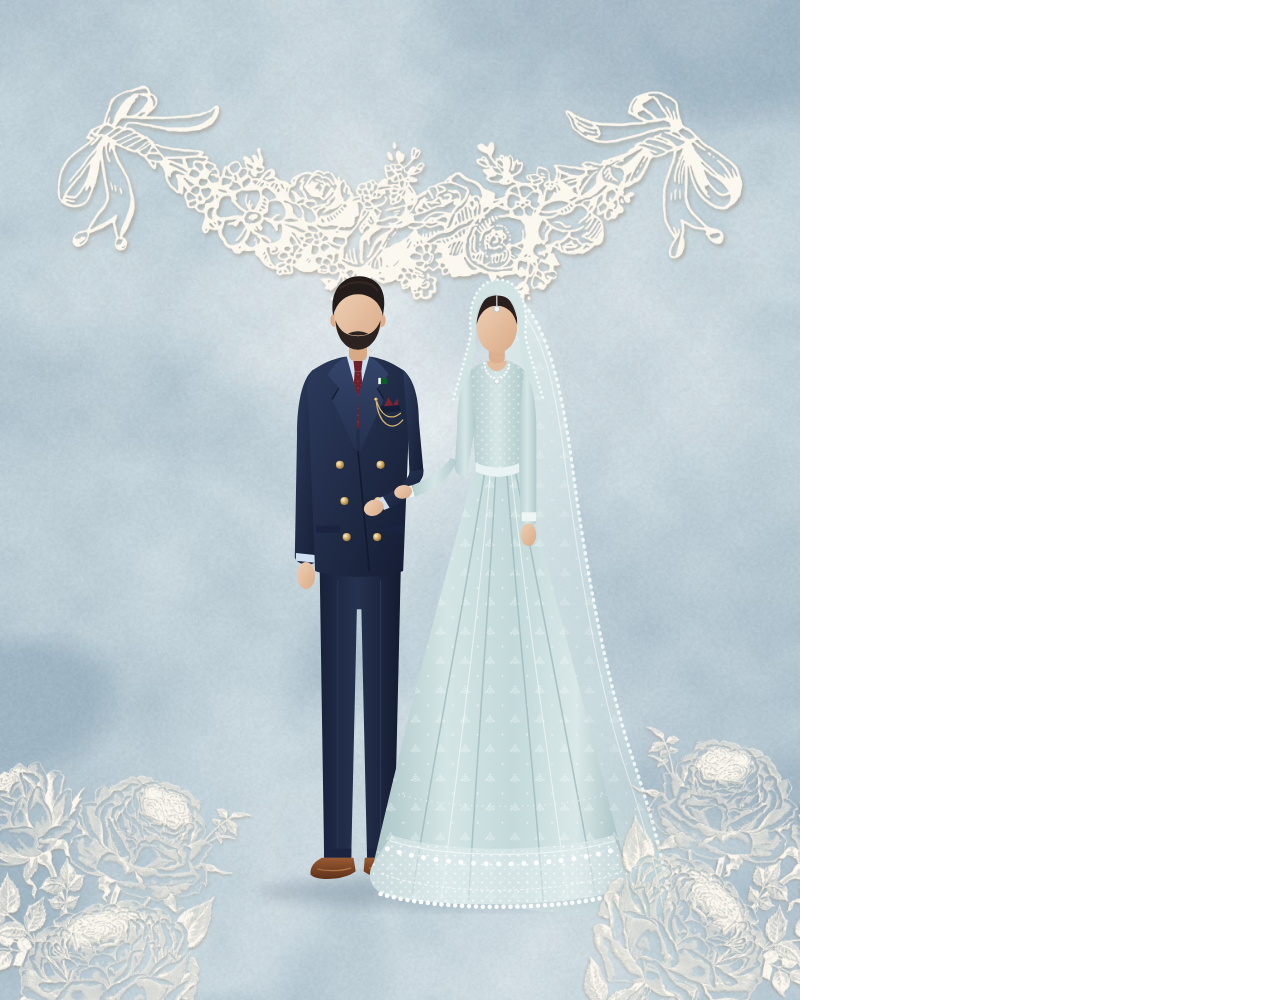
==== tools/cards.html @ 88274ff8 "Add Walima invitation website Mobile-first invitation for the Walima of Hamza Shafi & Komal Naveed, " ====
<!doctype html>
<!-- Placeholder gallery cards + the link-preview image, rendered by
     tools/render_cards.js. Open with ?card=<id>. -->
<html><head><meta charset="utf-8"><style>
@font-face{font-family:Imperial;src:url(../site/assets/fonts/imperial-script-400-latin.woff2)}
@font-face{font-family:Quicksand;src:url(../site/assets/fonts/quicksand-var-latin.woff2);font-weight:300 700}
@font-face{font-family:Libre;src:url(../site/assets/fonts/libre-baskerville-var-latin.woff2);font-weight:400 700}
html,body{margin:0}
.c{position:relative;width:800px;height:1000px;overflow:hidden;display:none;background:center/cover}
.c.on{display:block}
.og{width:1200px;height:630px}
img{position:absolute}
.t{position:absolute;left:0;right:0;text-align:center}
.s{font-family:Imperial;color:#4a3026}
.k{font-family:Quicksand;font-weight:600;letter-spacing:.3em;text-transform:uppercase;color:#6e1f2a}
.d{font-family:Libre;color:#6e1f2a;letter-spacing:.2em}
</style></head><body>
<div class="c" id="g1" style="background-image:url(../site/assets/images/paper-ice.jpg)">
  <img src="../site/assets/images/garland-bows.webp" style="width:760px;left:20px;top:-60px">
  <img src="../site/assets/svg/couple.svg" style="height:700px;left:200px;top:230px">
  <img src="../site/assets/images/roses-cluster.webp" style="width:380px;left:-120px;bottom:-120px;rotate:18deg">
  <img src="../site/assets/images/roses-cluster.webp" style="width:380px;right:-130px;bottom:-110px;scale:-1 1;rotate:14deg">
</div>
<div class="c" id="g2" style="background-image:url(../site/assets/images/paper-blue.jpg)">
  <img src="../site/assets/images/frame-cartouche.webp" style="width:900px;left:-50px;top:60px">
  <div class="t s" style="top:400px;font-size:150px;color:#fbf8f1">H &amp; K</div>
  <img src="../site/assets/images/roses-cluster.webp" style="width:420px;right:-150px;bottom:-150px;rotate:-14deg">
</div>
<div class="c" id="g3" style="background-image:url(../site/assets/images/paper-dusk.jpg)">
  <img src="../site/assets/images/roses-cluster.webp" style="width:900px;left:-40px;top:80px">
  <img src="../site/assets/images/divider-flowers.webp" style="width:420px;left:190px;bottom:60px">
</div>
<div class="c" id="g4" style="background-image:url(../site/assets/images/paper-ice.jpg)">
  <img src="../site/assets/images/crest-shell.webp" style="width:460px;left:170px;top:150px">
  <div class="t k" style="top:470px;font-size:26px">Walima</div>
  <div class="t s" style="top:510px;font-size:120px">Hamza &amp; Komal</div>
  <div class="t d" style="top:700px;font-size:40px">28 · 11 · 2026</div>
  <img src="../site/assets/images/roses-spray.webp" style="width:330px;left:-110px;top:-80px;rotate:200deg">
</div>
<div class="c" id="g5" style="background-image:url(../site/assets/images/paper-blue.jpg)">
  <img src="../site/assets/images/hydrangea.webp" style="width:560px;left:-60px;top:-40px;rotate:12deg">
  <img src="../site/assets/images/roses-spray.webp" style="width:430px;right:-60px;bottom:-60px">
  <div class="t s" style="top:470px;font-size:104px;color:#fbf8f1;text-shadow:0 2px 8px rgba(31,42,68,.3)">Alhamdulillah</div>
</div>
<div class="c og" id="og" style="background-image:url(../site/assets/images/paper-ice.jpg)">
  <img src="../site/assets/images/roses-cluster.webp" style="width:420px;left:-120px;top:-130px;rotate:160deg">
  <img src="../site/assets/images/roses-cluster.webp" style="width:440px;right:-130px;bottom:-150px;rotate:-12deg">
  <img id="env" src="" style="width:640px;left:280px;top:110px">
</div>
<script>
const id = new URLSearchParams(location.search).get('card') || 'g1';
document.getElementById(id).classList.add('on');
const env = new URLSearchParams(location.search).get('env');
if (env) document.getElementById('env').src = env;
</script>
</body></html>
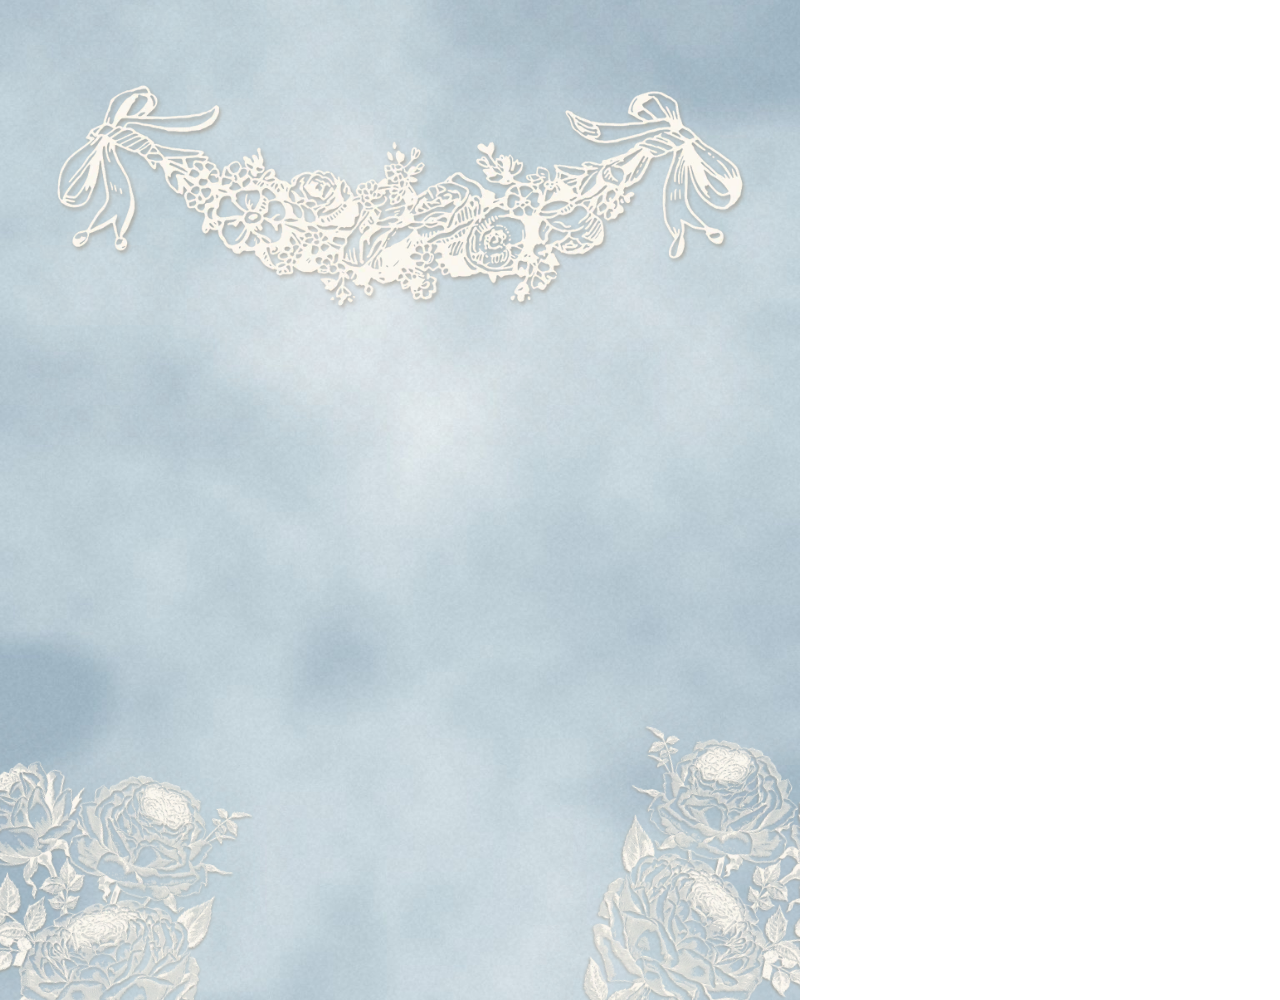
==== commit efaf7de3: "Make the Walima invitation fun: motion and touch on every screen The client loved the colours and th" ====
--- a/tools/cards.html
+++ b/tools/cards.html
@@ -17,7 +17,7 @@
 </style></head><body>
 <div class="c" id="g1" style="background-image:url(../site/assets/images/paper-ice.jpg)">
   <img src="../site/assets/images/garland-bows.webp" style="width:760px;left:20px;top:-60px">
-  <img src="../site/assets/svg/couple.svg" style="height:700px;left:200px;top:230px">
+  <img id="wreath" src="" style="width:640px;left:80px;top:250px">
   <img src="../site/assets/images/roses-cluster.webp" style="width:380px;left:-120px;bottom:-120px;rotate:18deg">
   <img src="../site/assets/images/roses-cluster.webp" style="width:380px;right:-130px;bottom:-110px;scale:-1 1;rotate:14deg">
 </div>
@@ -50,7 +50,8 @@
 <script>
 const id = new URLSearchParams(location.search).get('card') || 'g1';
 document.getElementById(id).classList.add('on');
-const env = new URLSearchParams(location.search).get('env');
-if (env) document.getElementById('env').src = env;
+const q = new URLSearchParams(location.search);
+if (q.get('env')) document.getElementById('env').src = q.get('env');
+if (q.get('wreath')) document.getElementById('wreath').src = q.get('wreath');
 </script>
 </body></html>
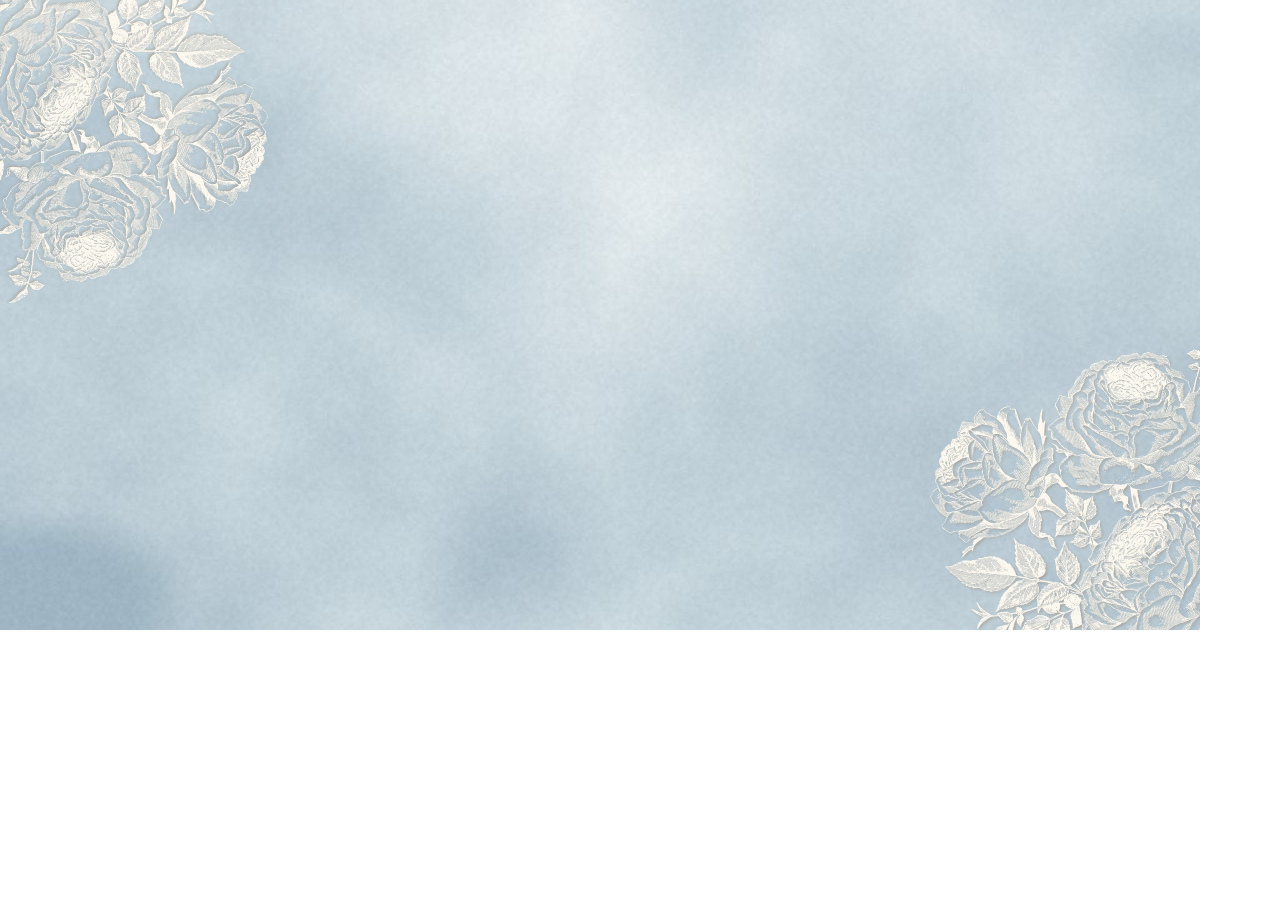
==== commit 7cfc34e7: "Remove the gallery screen The invitation now goes straight from the dress code to Q&A. Removes the g" ====
--- a/tools/cards.html
+++ b/tools/cards.html
@@ -1,6 +1,6 @@
 <!doctype html>
-<!-- Placeholder gallery cards + the link-preview image, rendered by
-     tools/render_cards.js. Open with ?card=<id>. -->
+<!-- The link-preview image, rendered by
+     tools/render_cards.js. -->
 <html><head><meta charset="utf-8"><style>
 @font-face{font-family:Imperial;src:url(../site/assets/fonts/imperial-script-400-latin.woff2)}
 @font-face{font-family:Quicksand;src:url(../site/assets/fonts/quicksand-var-latin.woff2);font-weight:300 700}
@@ -15,43 +15,15 @@
 .k{font-family:Quicksand;font-weight:600;letter-spacing:.3em;text-transform:uppercase;color:#6e1f2a}
 .d{font-family:Libre;color:#6e1f2a;letter-spacing:.2em}
 </style></head><body>
-<div class="c" id="g1" style="background-image:url(../site/assets/images/paper-ice.jpg)">
-  <img src="../site/assets/images/garland-bows.webp" style="width:760px;left:20px;top:-60px">
-  <img id="wreath" src="" style="width:640px;left:80px;top:250px">
-  <img src="../site/assets/images/roses-cluster.webp" style="width:380px;left:-120px;bottom:-120px;rotate:18deg">
-  <img src="../site/assets/images/roses-cluster.webp" style="width:380px;right:-130px;bottom:-110px;scale:-1 1;rotate:14deg">
-</div>
-<div class="c" id="g2" style="background-image:url(../site/assets/images/paper-blue.jpg)">
-  <img src="../site/assets/images/frame-cartouche.webp" style="width:900px;left:-50px;top:60px">
-  <div class="t s" style="top:400px;font-size:150px;color:#fbf8f1">H &amp; K</div>
-  <img src="../site/assets/images/roses-cluster.webp" style="width:420px;right:-150px;bottom:-150px;rotate:-14deg">
-</div>
-<div class="c" id="g3" style="background-image:url(../site/assets/images/paper-dusk.jpg)">
-  <img src="../site/assets/images/roses-cluster.webp" style="width:900px;left:-40px;top:80px">
-  <img src="../site/assets/images/divider-flowers.webp" style="width:420px;left:190px;bottom:60px">
-</div>
-<div class="c" id="g4" style="background-image:url(../site/assets/images/paper-ice.jpg)">
-  <img src="../site/assets/images/crest-shell.webp" style="width:460px;left:170px;top:150px">
-  <div class="t k" style="top:470px;font-size:26px">Walima</div>
-  <div class="t s" style="top:510px;font-size:120px">Hamza &amp; Komal</div>
-  <div class="t d" style="top:700px;font-size:40px">28 · 11 · 2026</div>
-  <img src="../site/assets/images/roses-spray.webp" style="width:330px;left:-110px;top:-80px;rotate:200deg">
-</div>
-<div class="c" id="g5" style="background-image:url(../site/assets/images/paper-blue.jpg)">
-  <img src="../site/assets/images/hydrangea.webp" style="width:560px;left:-60px;top:-40px;rotate:12deg">
-  <img src="../site/assets/images/roses-spray.webp" style="width:430px;right:-60px;bottom:-60px">
-  <div class="t s" style="top:470px;font-size:104px;color:#fbf8f1;text-shadow:0 2px 8px rgba(31,42,68,.3)">Alhamdulillah</div>
-</div>
 <div class="c og" id="og" style="background-image:url(../site/assets/images/paper-ice.jpg)">
   <img src="../site/assets/images/roses-cluster.webp" style="width:420px;left:-120px;top:-130px;rotate:160deg">
   <img src="../site/assets/images/roses-cluster.webp" style="width:440px;right:-130px;bottom:-150px;rotate:-12deg">
   <img id="env" src="" style="width:640px;left:280px;top:110px">
 </div>
 <script>
-const id = new URLSearchParams(location.search).get('card') || 'g1';
+const id = new URLSearchParams(location.search).get('card') || 'og';
 document.getElementById(id).classList.add('on');
 const q = new URLSearchParams(location.search);
 if (q.get('env')) document.getElementById('env').src = q.get('env');
-if (q.get('wreath')) document.getElementById('wreath').src = q.get('wreath');
 </script>
 </body></html>
